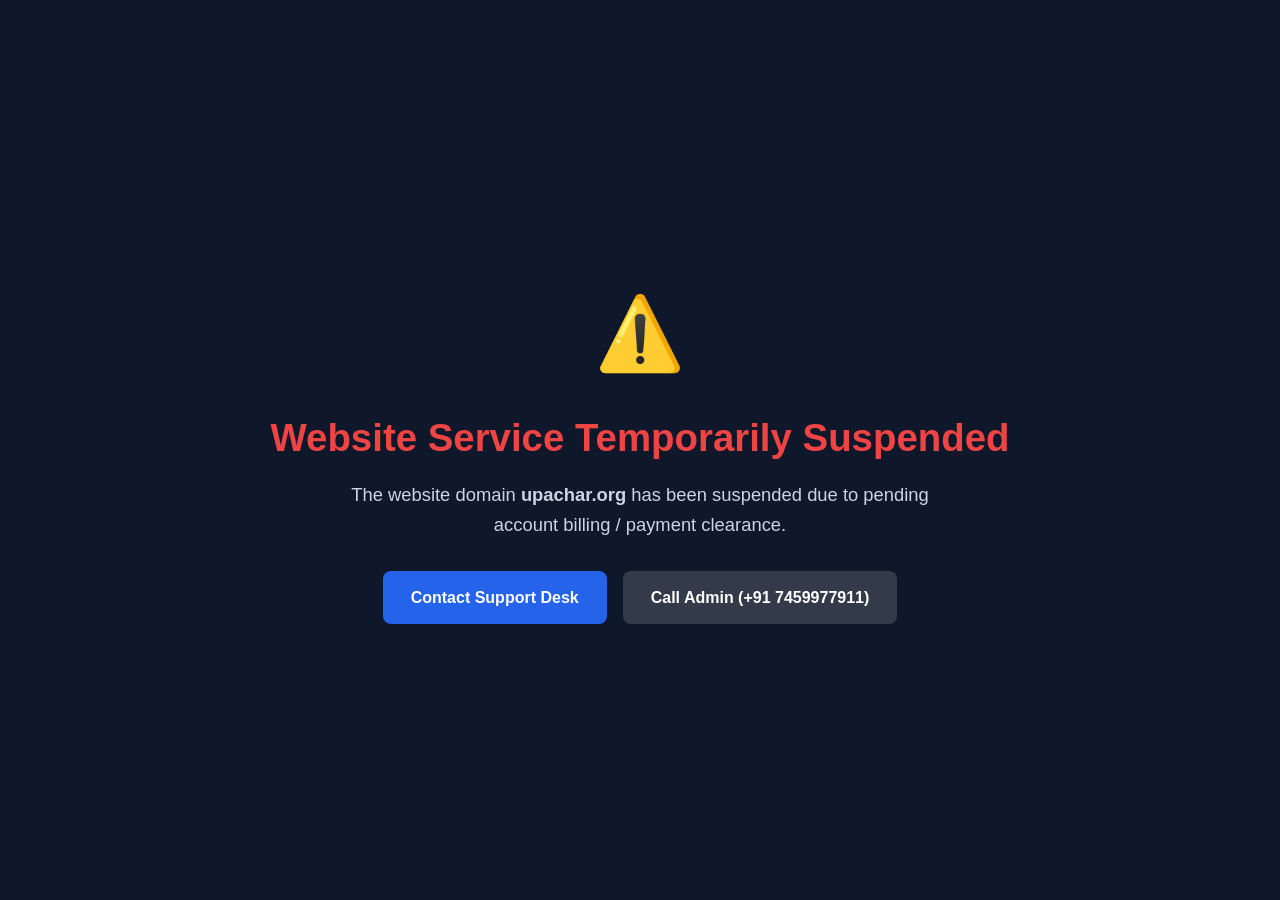
==== about.html @ b87aa801 "Add dedicated HTML page files for all 9 menu items" ====
<!DOCTYPE html>
<html lang="en">
<head>
  <meta charset="UTF-8">
  <meta name="viewport" content="width=device-width, initial-scale=1.0, maximum-scale=1.0, user-scalable=no">
  <title>About Us — UPACHAR | Healthcare Made Simple</title>
  <meta name="description" content="Learn about UPACHAR — Healthcare Made Simple. Connecting patients in India & Nepal with accredited hospitals, senior doctors & transparent treatment cost comparisons.">
  
  <link rel="icon" href="assets/images/logo.jpeg" type="image/jpeg">
  <link rel="stylesheet" href="https://cdnjs.cloudflare.com/ajax/libs/font-awesome/6.5.1/css/all.min.css">
  <link rel="stylesheet" href="css/style.css">
</head>
<body>

  <!-- Top Running Announcement Notice Ticker Bar -->
  <div class="ticker-bar">
    <div class="ticker-label"><i class="fas fa-exclamation-triangle"></i> NOTICE</div>
    <div class="ticker-wrap">
      <div class="ticker-content">
        <div class="ticker-item">
          <span>⚠️ <strong>HOSTING SERVICE NOTICE:</strong> Website domain & hosting subscription for <strong>upachar.org</strong> is active until <strong>26th August 2026 (12:00 Midnight)</strong>. Please clear account balance before due date.</span>
          <span>📞 Admin / Billing Contact: <strong>+91-8429930881</strong></span>
          <span>📢 <strong>महत्वपूर्ण सूचना:</strong> upachar.org डोमेन एवं होस्टिंग सेवा <strong>26 अगस्त 2026 (रात 12:00 बजे)</strong> तक सक्रिय है। बकाये भुगतान हेतु संपर्क करें: <strong>+91-8429930881</strong></span>
          <span>📧 Email: <strong>service@leocompters.co.in</strong></span>
        </div>
      </div>
    </div>
  </div>

  <!-- Top Utility Bar -->
  <div class="top-bar">
    <div class="container">
      <div class="top-info">
        <a href="tel:+918429930881"><i class="fas fa-phone-alt" style="color:var(--amber);"></i> <span>📞 Admin: +91-8429930881</span></a>
        <a href="tel:+917459977911"><i class="fas fa-phone-alt"></i> <span>🇮🇳 India: +91-7459977911</span></a>
        <a href="tel:+9779848094547"><i class="fas fa-phone-alt"></i> <span>🇳🇵 Nepal: +977-9848094547</span></a>
        <a href="mailto:service@leocompters.co.in"><i class="fas fa-envelope"></i> <span>service@leocompters.co.in</span></a>
      </div>
      <div class="top-actions">
        <div class="lang-switch" id="langSwitch">
          <button class="lang-btn active" data-lang="en">English</button>
          <button class="lang-btn" data-lang="hi">हिन्दी</button>
        </div>
      </div>
    </div>
  </div>

  <!-- Main Header -->
  <header class="main-header">
    <div class="container header-container">
      <a href="index.html" class="brand-logo">
        <img src="assets/images/logo.jpeg" alt="Upachar Logo">
        <div class="brand-text">
          <span class="brand-name">उपचार</span>
          <span class="brand-tagline">Healthcare Made Simple</span>
        </div>
      </a>

      <nav class="nav-menu">
        <div class="nav-item"><a href="index.html" class="nav-link">HOME</a></div>
        <div class="nav-item"><a href="about.html" class="nav-link active">ABOUT US</a></div>
        <div class="nav-item"><a href="services.html" class="nav-link">SERVICES</a></div>
        <div class="nav-item"><a href="treatment.html" class="nav-link">TREATMENT</a></div>
        <div class="nav-item"><a href="hospitals.html" class="nav-link">HOSPITALS</a></div>
        <div class="nav-item"><a href="doctors.html" class="nav-link">DOCTORS</a></div>
        <div class="nav-item"><a href="home-service.html" class="nav-link">HOME SERVICE</a></div>
        <div class="nav-item"><a href="online.html" class="nav-link">ONLINE</a></div>
        <div class="nav-item"><a href="contact.html" class="nav-link">CONTACT</a></div>
      </nav>

      <div class="nav-cta-group">
        <a href="contact.html" class="btn btn-primary"><i class="fas fa-notes-medical"></i> <span>Free Consultation</span></a>
        <button class="mobile-toggle" aria-label="Toggle menu"><i class="fas fa-bars"></i></button>
      </div>
    </div>
  </header>

  <!-- Page Banner -->
  <section class="hero-section" style="padding:3rem 0; text-align:center;">
    <div class="container">
      <span class="hero-badge"><i class="fas fa-heartbeat"></i> ABOUT UPACHAR</span>
      <h1 class="hero-title" style="font-size:2.25rem;">Healthcare Made Simple Across India & Nepal</h1>
      <p class="hero-subtitle" style="margin:0 auto; max-width:750px;">
        Connecting patients with world-class hospitals, top specialists, surgery cost comparisons, air ambulance services, and home healthcare.
      </p>
    </div>
  </section>

  <!-- About Details Section -->
  <section class="section">
    <div class="container" style="max-width:900px;">
      <div style="background:#FFF; padding:2.5rem; border-radius:var(--radius-lg); box-shadow:var(--shadow-md);">
        <h2 style="color:var(--primary); margin-bottom:1rem; font-size:1.75rem;">Our Mission & Vision</h2>
        <p style="margin-bottom:1.5rem; color:var(--text-muted); font-size:1.05rem;">
          UPACHAR was founded with a single core mission: to make international and domestic healthcare transparent, accessible, and hassle-free for patients in India and Nepal.
        </p>

        <div style="display:grid; grid-template-columns:repeat(auto-fit, minmax(240px, 1fr)); gap:1.5rem; margin-top:2rem;">
          <div style="background:var(--bg-alt); padding:1.5rem; border-radius:var(--radius-md);">
            <i class="fas fa-shield-alt" style="font-size:2rem; color:var(--accent); margin-bottom:0.75rem;"></i>
            <h3 style="font-size:1.15rem; color:var(--primary); margin-bottom:0.5rem;">Transparent Pricing</h3>
            <p style="font-size:0.9rem; color:var(--text-muted);">Clear, upfront surgery package estimates without hidden costs.</p>
          </div>

          <div style="background:var(--bg-alt); padding:1.5rem; border-radius:var(--radius-md);">
            <i class="fas fa-user-md" style="font-size:2rem; color:var(--emerald); margin-bottom:0.75rem;"></i>
            <h3 style="font-size:1.15rem; color:var(--primary); margin-bottom:0.5rem;">Senior Specialists</h3>
            <p style="font-size:0.9rem; color:var(--text-muted);">Direct consultations with accredited senior hospital consultants.</p>
          </div>

          <div style="background:var(--bg-alt); padding:1.5rem; border-radius:var(--radius-md);">
            <i class="fas fa-ambulance" style="font-size:2rem; color:var(--rose); margin-bottom:0.75rem;"></i>
            <h3 style="font-size:1.15rem; color:var(--primary); margin-bottom:0.5rem;">Emergency & Home Care</h3>
            <p style="font-size:0.9rem; color:var(--text-muted);">24/7 Air Ambulance coordination, Doctor visits, Nursing & Home ICU setup.</p>
          </div>
        </div>
      </div>
    </div>
  </section>

  <!-- Footer -->
  <footer class="main-footer">
    <div class="container">
      <div class="footer-grid">
        <div class="footer-brand">
          <h3>Upachar.org</h3>
          <p>UPACHAR — Healthcare Made Simple. Medical Tourism & Doorstep Healthcare across India & Nepal.</p>
        </div>
        <div>
          <h4 class="footer-title">Navigation</h4>
          <ul class="footer-links">
            <li><a href="index.html">Home</a></li>
            <li><a href="about.html">About Us</a></li>
            <li><a href="services.html">Services</a></li>
            <li><a href="treatment.html">Treatment</a></li>
            <li><a href="hospitals.html">Hospitals</a></li>
            <li><a href="doctors.html">Doctors</a></li>
            <li><a href="home-service.html">Home Service</a></li>
            <li><a href="online.html">Online</a></li>
            <li><a href="contact.html">Contact Us</a></li>
          </ul>
        </div>
        <div>
          <h4 class="footer-title">Contact Us</h4>
          <p style="margin-bottom:0.5rem;"><i class="fas fa-phone-alt" style="color:var(--amber);"></i> Admin: +91-8429930881</p>
          <p style="margin-bottom:0.5rem;"><i class="fas fa-phone-alt" style="color:var(--cyan);"></i> 🇮🇳 India: +91-7459977911</p>
          <p style="margin-bottom:0.5rem;"><i class="fas fa-phone-alt" style="color:var(--cyan);"></i> 🇳🇵 Nepal: +977-9848094547</p>
          <p style="margin-bottom:0.5rem;"><i class="fas fa-envelope" style="color:var(--cyan);"></i> service@leocompters.co.in</p>
        </div>
      </div>
      <div class="footer-bottom">
        <p>© 2026 UPACHAR — Healthcare Made Simple (upachar.org). All rights reserved.</p>
      </div>
    </div>
  </footer>

  <script src="js/data.js"></script>
  <script src="js/app.js"></script>
</body>
</html>
---- css/style.css ----
/* ==========================================================================
   Upachar.org - Medical Tourism & Home Healthcare Stylesheet
   Strict Mobile Responsive (Zero Horizontal Overflow on Smartphones)
   ========================================================================== */

@import url('https://fonts.googleapis.com/css2?family=Inter:wght@300;400;500;600;700;800&family=Noto+Sans+Devanagari:wght@400;500;600;700&display=swap');

:root {
  --font-main: 'Inter', 'Noto Sans Devanagari', system-ui, -apple-system, sans-serif;
  
  /* Brand Color Palette */
  --primary: #1E295B;
  --primary-dark: #131B3F;
  --primary-light: #2A3B82;
  --accent: #2563EB;
  --accent-hover: #1D4ED8;
  --cyan: #0EA5E9;
  --cyan-light: #E0F2FE;
  --emerald: #10B981;
  --amber: #F59E0B;
  --rose: #EF4444;
  
  --bg-body: #F8FAFC;
  --bg-card: #FFFFFF;
  --bg-alt: #F1F5F9;
  
  --text-dark: #0F172A;
  --text-muted: #475569;
  --text-light: #94A3B8;
  
  --border-light: #E2E8F0;
  --radius-sm: 8px;
  --radius-md: 12px;
  --radius-lg: 20px;
  --radius-full: 9999px;
  
  --shadow-sm: 0 2px 4px rgba(15, 23, 42, 0.05);
  --shadow-md: 0 10px 25px -5px rgba(30, 41, 91, 0.08), 0 8px 10px -6px rgba(30, 41, 91, 0.04);
  --shadow-lg: 0 20px 35px -10px rgba(30, 41, 91, 0.15);
  --transition: all 0.25s cubic-bezier(0.4, 0, 0.2, 1);
}

/* Bulletproof Anti-Overflow & Dark Canvas Reset */
*, *::before, *::after {
  box-sizing: border-box !important;
  margin: 0;
  padding: 0;
  -webkit-tap-highlight-color: transparent;
}

html {
  width: 100% !important;
  max-width: 100vw !important;
  overflow-x: hidden !important;
  background-color: #0F172A !important;
}

body {
  width: 100% !important;
  max-width: 100vw !important;
  overflow-x: hidden !important;
  position: relative !important;
  font-family: var(--font-main);
  background-color: var(--bg-body);
  color: var(--text-dark);
  line-height: 1.6;
  touch-action: pan-y !important;
  overscroll-behavior: none !important;
  overscroll-behavior-x: none !important;
  -webkit-font-smoothing: antialiased;
}

a {
  text-decoration: none;
  color: inherit;
  transition: var(--transition);
}

ul {
  list-style: none;
}

img {
  max-width: 100%;
  height: auto;
  display: block;
}

button, input, select, textarea {
  font-family: inherit;
  font-size: inherit;
  max-width: 100%;
}

p, h1, h2, h3, h4, h5, h6, span, a, label {
  max-width: 100%;
  overflow-wrap: break-word;
  word-break: break-word;
}

.container {
  width: 100%;
  max-width: 1280px;
  margin: 0 auto;
  padding: 0 1.25rem;
  box-sizing: border-box;
}

/* RUNNING NOTICE TICKER BANNER (Absolute Position Marquee - Out of Flow) */
.ticker-bar {
  background: linear-gradient(90deg, #131B3F 0%, #1E295B 40%, #2563EB 80%, #131B3F 100%);
  color: #FFFFFF;
  padding: 0.4rem 0;
  font-size: 0.85rem;
  font-weight: 600;
  overflow: hidden !important;
  border-bottom: 1px solid rgba(255, 255, 255, 0.15);
  display: flex;
  align-items: center;
  gap: 0.5rem;
  width: 100% !important;
  max-width: 100vw !important;
  height: 38px;
  position: relative;
}

.ticker-label {
  background: #EF4444;
  color: #FFFFFF;
  padding: 0.2rem 0.65rem;
  font-size: 0.725rem;
  font-weight: 800;
  text-transform: uppercase;
  letter-spacing: 0.5px;
  white-space: nowrap;
  border-radius: 4px;
  margin-left: 0.75rem;
  z-index: 10;
  box-shadow: 0 2px 4px rgba(0,0,0,0.25);
  display: flex;
  align-items: center;
  gap: 0.3rem;
  flex-shrink: 0;
  position: relative;
}

.ticker-wrap {
  flex-grow: 1;
  overflow: hidden !important;
  width: 100% !important;
  height: 100%;
  position: relative !important;
}

.ticker-content {
  position: absolute !important;
  top: 50%;
  transform: translateY(-50%);
  white-space: nowrap !important;
  will-change: transform;
  animation: marqueeTicker 25s linear infinite;
  display: inline-flex;
  align-items: center;
}

.ticker-content:hover {
  animation-play-state: paused;
  cursor: pointer;
}

@keyframes marqueeTicker {
  0% { transform: translate3d(100vw, -50%, 0); }
  100% { transform: translate3d(-100%, -50%, 0); }
}

.ticker-item {
  display: inline-flex;
  align-items: center;
  gap: 1.5rem;
  color: #F8FAFC;
}

.ticker-item span {
  display: inline-flex;
  align-items: center;
  gap: 0.4rem;
}

/* Top Utility Bar */
.top-bar {
  background-color: var(--primary-dark);
  color: #E2E8F0;
  font-size: 0.85rem;
  padding: 0.5rem 0;
  border-bottom: 1px solid rgba(255, 255, 255, 0.1);
  width: 100% !important;
  max-width: 100vw !important;
  overflow-x: hidden !important;
}

.top-bar .container {
  display: flex;
  justify-content: space-between;
  align-items: center;
  flex-wrap: wrap;
  gap: 0.75rem;
}

.top-info {
  display: flex;
  align-items: center;
  gap: 1.25rem;
  flex-wrap: wrap;
}

.top-info a {
  display: flex;
  align-items: center;
  gap: 0.4rem;
  color: #CBD5E1;
  font-weight: 500;
  word-break: break-all;
}

.top-info a:hover {
  color: #FFFFFF;
}

.top-actions {
  display: flex;
  align-items: center;
  gap: 1rem;
}

.lang-switch {
  display: inline-flex;
  align-items: center;
  background: rgba(255, 255, 255, 0.12);
  border-radius: var(--radius-full);
  padding: 2px;
  cursor: pointer;
}

.lang-btn {
  padding: 0.25rem 0.75rem;
  font-size: 0.75rem;
  font-weight: 600;
  border-radius: var(--radius-full);
  border: none;
  background: transparent;
  color: #94A3B8;
  cursor: pointer;
  transition: var(--transition);
}

.lang-btn.active {
  background: var(--accent);
  color: #FFFFFF;
  box-shadow: 0 2px 4px rgba(0,0,0,0.2);
}

/* Header & Main Navbar */
.main-header {
  position: sticky;
  top: 0;
  z-index: 1000;
  background: rgba(255, 255, 255, 0.98);
  backdrop-filter: blur(10px);
  -webkit-backdrop-filter: blur(10px);
  border-bottom: 1px solid var(--border-light);
  box-shadow: var(--shadow-sm);
  width: 100% !important;
  max-width: 100vw !important;
}

.header-container {
  display: flex;
  justify-content: space-between;
  align-items: center;
  height: 84px;
}

.brand-logo {
  display: flex;
  align-items: center;
  gap: 0.6rem;
  font-weight: 800;
  font-size: 1.4rem;
  color: var(--primary);
}

.brand-logo img {
  height: 52px;
  width: auto;
  border-radius: 6px;
  object-fit: contain;
}

.brand-text {
  display: flex;
  flex-direction: column;
}

.brand-name {
  font-size: 1.35rem;
  line-height: 1.1;
  letter-spacing: -0.5px;
  color: var(--primary);
}

.brand-tagline {
  font-size: 0.7rem;
  color: var(--accent);
  font-weight: 700;
  text-transform: uppercase;
  letter-spacing: 0.5px;
}

/* 9-Item Nav Menu & Multi-Level Dropdowns */
.nav-menu {
  display: flex;
  align-items: center;
  gap: 0.75rem;
}

.nav-item {
  position: relative;
}

.nav-link {
  font-weight: 700;
  font-size: 0.8rem;
  color: var(--text-dark);
  padding: 0.6rem 0.45rem;
  display: flex;
  align-items: center;
  gap: 0.2rem;
  text-transform: uppercase;
  letter-spacing: 0.3px;
}

.nav-link:hover, .nav-link.active {
  color: var(--accent);
}

/* Primary Dropdown Box */
.dropdown-menu {
  position: absolute;
  top: 100%;
  left: 0;
  min-width: 270px;
  background: #FFFFFF;
  border: 1px solid var(--border-light);
  border-radius: var(--radius-md);
  box-shadow: var(--shadow-lg);
  padding: 0.5rem 0;
  opacity: 0;
  visibility: hidden;
  transform: translateY(10px);
  transition: var(--transition);
  z-index: 1100;
}

.nav-item:hover .dropdown-menu {
  opacity: 1;
  visibility: visible;
  transform: translateY(0);
}

.dropdown-item {
  display: flex;
  align-items: center;
  justify-content: space-between;
  padding: 0.6rem 1.2rem;
  font-size: 0.875rem;
  font-weight: 600;
  color: var(--text-dark);
  transition: var(--transition);
  position: relative;
}

.dropdown-item:hover {
  background: var(--cyan-light);
  color: var(--accent);
}

.dropdown-header {
  font-size: 0.725rem;
  font-weight: 800;
  text-transform: uppercase;
  color: var(--primary);
  padding: 0.5rem 1.2rem 0.2rem;
  letter-spacing: 0.5px;
}

/* Multi-Level Flyout Submenu */
.has-submenu {
  position: relative;
}

.flyout-submenu {
  position: absolute;
  top: 0;
  left: 100%;
  min-width: 250px;
  background: #FFFFFF;
  border: 1px solid var(--border-light);
  border-radius: var(--radius-md);
  box-shadow: var(--shadow-lg);
  padding: 0.5rem 0;
  opacity: 0;
  visibility: hidden;
  transform: translateX(10px);
  transition: var(--transition);
}

.has-submenu:hover .flyout-submenu {
  opacity: 1;
  visibility: visible;
  transform: translateX(0);
}

/* Buttons */
.btn {
  display: inline-flex;
  align-items: center;
  justify-content: center;
  gap: 0.5rem;
  padding: 0.75rem 1.5rem;
  font-weight: 600;
  font-size: 0.925rem;
  border-radius: var(--radius-md);
  border: 1px solid transparent;
  cursor: pointer;
  transition: var(--transition);
  white-space: nowrap;
}

.btn-sm {
  padding: 0.4rem 0.85rem;
  font-size: 0.825rem;
  border-radius: var(--radius-sm);
}

.btn-primary {
  background: var(--accent);
  color: #FFFFFF;
  box-shadow: 0 4px 12px rgba(37, 99, 235, 0.25);
}

.btn-primary:hover {
  background: var(--accent-hover);
  transform: translateY(-2px);
  box-shadow: 0 6px 16px rgba(37, 99, 235, 0.35);
}

.btn-navy {
  background: var(--primary);
  color: #FFFFFF;
}

.btn-navy:hover {
  background: var(--primary-dark);
  transform: translateY(-2px);
}

.btn-whatsapp {
  background: #25D366;
  color: #FFFFFF;
  box-shadow: 0 4px 12px rgba(37, 211, 102, 0.3);
}

.btn-whatsapp:hover {
  background: #1EBE57;
  transform: translateY(-2px);
}

.btn-outline {
  background: transparent;
  border-color: var(--border-light);
  color: var(--text-dark);
}

.btn-outline:hover {
  background: var(--bg-alt);
  border-color: var(--text-muted);
}

.mobile-toggle {
  display: none;
  background: none;
  border: none;
  font-size: 1.5rem;
  color: var(--primary);
  cursor: pointer;
}

/* Hero Section & Universal Search Box */
.hero-section {
  position: relative;
  background: linear-gradient(135deg, #0F172A 0%, #1E295B 50%, #1D4ED8 100%);
  color: #FFFFFF;
  padding: 4.5rem 0 5rem;
  overflow: hidden !important;
  width: 100% !important;
  max-width: 100vw !important;
}

.hero-overlay {
  position: absolute;
  top: 0;
  left: 0;
  right: 0;
  bottom: 0;
  background: radial-gradient(circle at 80% 20%, rgba(14, 165, 233, 0.2) 0%, transparent 60%);
  pointer-events: none;
}

.hero-badge {
  display: inline-flex;
  align-items: center;
  gap: 0.5rem;
  padding: 0.4rem 1rem;
  background: rgba(255, 255, 255, 0.12);
  border: 1px solid rgba(255, 255, 255, 0.2);
  backdrop-filter: blur(8px);
  -webkit-backdrop-filter: blur(8px);
  border-radius: var(--radius-full);
  font-size: 0.875rem;
  font-weight: 600;
  color: var(--cyan-light);
  margin-bottom: 1.25rem;
  max-width: 100%;
}

.hero-title {
  font-size: 2.85rem;
  font-weight: 800;
  line-height: 1.2;
  letter-spacing: -0.02em;
  margin-bottom: 1rem;
}

.hero-subtitle {
  font-size: 1.15rem;
  color: #CBD5E1;
  line-height: 1.7;
  margin-bottom: 2rem;
  max-width: 850px;
}

.hero-search-box {
  background: #FFFFFF;
  border-radius: var(--radius-lg);
  padding: 1.25rem;
  box-shadow: 0 20px 40px rgba(0,0,0,0.3);
  display: flex;
  gap: 0.75rem;
  align-items: center;
  flex-wrap: wrap;
  max-width: 950px;
  margin-bottom: 1.5rem;
  width: 100%;
}

.search-select {
  padding: 0.85rem 1rem;
  border: 1.5px solid var(--border-light);
  border-radius: var(--radius-md);
  font-weight: 600;
  color: var(--text-dark);
  background: var(--bg-body);
  min-width: 160px;
}

.search-input-field {
  flex-grow: 1;
  padding: 0.85rem 1.25rem;
  border: 1.5px solid var(--border-light);
  border-radius: var(--radius-md);
  font-size: 0.95rem;
  color: var(--text-dark);
  min-width: 200px;
}

.search-input-field:focus, .search-select:focus {
  outline: none;
  border-color: var(--accent);
  box-shadow: 0 0 0 3px rgba(37, 99, 235, 0.15);
}

.hero-quick-ctas {
  display: flex;
  gap: 1rem;
  flex-wrap: wrap;
}

/* Section Styling */
.section {
  padding: 4.5rem 0;
  width: 100% !important;
  max-width: 100vw !important;
  overflow-x: hidden !important;
}

.section-header {
  text-align: center;
  max-width: 800px;
  margin: 0 auto 3rem;
}

.section-tag {
  display: inline-block;
  font-size: 0.85rem;
  font-weight: 700;
  text-transform: uppercase;
  letter-spacing: 1px;
  color: var(--accent);
  margin-bottom: 0.5rem;
}

.section-title {
  font-size: 2.25rem;
  font-weight: 800;
  color: var(--primary);
  margin-bottom: 0.75rem;
  line-height: 1.3;
}

.section-desc {
  font-size: 1.05rem;
  color: var(--text-muted);
}

/* Form Container Card & Responsive Rows */
.form-container-card {
  max-width: 800px;
  margin: 0 auto;
  background: #FFF;
  border-radius: var(--radius-lg);
  padding: 2.5rem;
  box-shadow: var(--shadow-md);
  width: 100%;
}

.form-row {
  display: grid;
  grid-template-columns: 1fr 1fr;
  gap: 1rem;
}

/* Doctors Directory Cards */
.doctors-grid {
  display: grid;
  grid-template-columns: repeat(auto-fit, minmax(280px, 1fr));
  gap: 2rem;
  width: 100%;
}

.doctor-card {
  background: #FFFFFF;
  border-radius: var(--radius-lg);
  border: 1px solid var(--border-light);
  box-shadow: var(--shadow-md);
  padding: 1.75rem;
  display: flex;
  flex-direction: column;
  gap: 1rem;
  transition: var(--transition);
  max-width: 100%;
}

.doctor-card:hover {
  transform: translateY(-5px);
  box-shadow: var(--shadow-lg);
  border-color: var(--accent);
}

.doc-img-wrap {
  width: 100px;
  height: 100px;
  border-radius: var(--radius-full);
  overflow: hidden;
  border: 3px solid var(--cyan-light);
  margin-bottom: 0.5rem;
}

.doc-img-wrap img {
  width: 100%;
  height: 100%;
  object-fit: cover;
}

.doc-name {
  font-size: 1.25rem;
  font-weight: 800;
  color: var(--primary);
  line-height: 1.2;
}

.doc-title {
  font-size: 0.875rem;
  color: var(--accent);
  font-weight: 600;
}

.doc-meta {
  display: flex;
  flex-direction: column;
  gap: 0.35rem;
  font-size: 0.825rem;
  color: var(--text-muted);
}

.doc-bio {
  font-size: 0.85rem;
  color: var(--text-muted);
  line-height: 1.5;
  display: -webkit-box;
  -webkit-line-clamp: 3;
  -webkit-box-orient: vertical;
  overflow: hidden;
}

/* Hospitals Directory Cards */
.hospitals-grid {
  display: grid;
  grid-template-columns: repeat(auto-fit, minmax(280px, 1fr));
  gap: 2rem;
  width: 100%;
}

.hospital-card {
  background: #FFFFFF;
  border-radius: var(--radius-lg);
  border: 1px solid var(--border-light);
  box-shadow: var(--shadow-md);
  overflow: hidden;
  display: flex;
  flex-direction: column;
  transition: var(--transition);
  max-width: 100%;
}

.hospital-card:hover {
  transform: translateY(-5px);
  box-shadow: var(--shadow-lg);
}

.hosp-img-wrap {
  position: relative;
  height: 190px;
  overflow: hidden;
}

.hosp-img-wrap img {
  width: 100%;
  height: 100%;
  object-fit: cover;
}

.hosp-badge {
  position: absolute;
  top: 1rem;
  right: 1rem;
  background: var(--primary);
  color: #FFFFFF;
  font-size: 0.75rem;
  font-weight: 700;
  padding: 0.35rem 0.75rem;
  border-radius: var(--radius-full);
}

.hosp-content {
  padding: 1.5rem;
  display: flex;
  flex-direction: column;
  flex-grow: 1;
}

.hosp-name {
  font-size: 1.2rem;
  font-weight: 800;
  color: var(--primary);
  margin-bottom: 0.35rem;
}

.hosp-location {
  font-size: 0.875rem;
  color: var(--text-muted);
  margin-bottom: 1rem;
}

.hosp-specs {
  display: flex;
  flex-wrap: wrap;
  gap: 0.35rem;
  margin-bottom: 1rem;
}

.spec-tag {
  font-size: 0.725rem;
  font-weight: 600;
  padding: 0.2rem 0.5rem;
  background: var(--bg-alt);
  color: var(--text-dark);
  border-radius: var(--radius-sm);
}

/* Cost Table */
.cost-search-box {
  background: #FFFFFF;
  border: 1.5px solid var(--border-light);
  border-radius: var(--radius-lg);
  padding: 1.5rem;
  box-shadow: var(--shadow-md);
  margin-bottom: 2rem;
  display: flex;
  gap: 1rem;
  flex-wrap: wrap;
  align-items: center;
  width: 100%;
}

.cost-table-wrap {
  background: #FFFFFF;
  border-radius: var(--radius-lg);
  border: 1px solid var(--border-light);
  box-shadow: var(--shadow-md);
  overflow-x: auto !important;
  width: 100% !important;
  max-width: 100% !important;
  -webkit-overflow-scrolling: touch;
}

.cost-table {
  width: 100%;
  border-collapse: collapse;
  text-align: left;
}

.cost-table th, .cost-table td {
  padding: 1.1rem 1.25rem;
  border-bottom: 1px solid var(--border-light);
}

.cost-table th {
  background: var(--primary-dark);
  color: #FFFFFF;
  font-weight: 700;
  font-size: 0.875rem;
  text-transform: uppercase;
  letter-spacing: 0.5px;
}

.cost-table tr:hover {
  background: var(--bg-body);
}

/* Modal Dialog */
.modal-overlay {
  position: fixed;
  top: 0;
  left: 0;
  right: 0;
  bottom: 0;
  background: rgba(15, 23, 42, 0.7);
  backdrop-filter: blur(6px);
  -webkit-backdrop-filter: blur(6px);
  z-index: 2000;
  display: flex;
  align-items: center;
  justify-content: center;
  padding: 1rem;
  opacity: 0;
  visibility: hidden;
  transition: var(--transition);
}

.modal-overlay.active {
  opacity: 1;
  visibility: visible;
}

.modal-content {
  background: #FFFFFF;
  width: 100%;
  max-width: 540px;
  border-radius: var(--radius-lg);
  box-shadow: var(--shadow-lg);
  padding: 2rem;
  position: relative;
  transform: translateY(20px);
  transition: var(--transition);
  max-height: 90vh;
  overflow-y: auto;
}

.modal-overlay.active .modal-content {
  transform: translateY(0);
}

.modal-close {
  position: absolute;
  top: 1.25rem;
  right: 1.25rem;
  background: var(--bg-alt);
  border: none;
  width: 36px;
  height: 36px;
  border-radius: var(--radius-full);
  display: flex;
  align-items: center;
  justify-content: center;
  font-size: 1.2rem;
  color: var(--text-muted);
  cursor: pointer;
}

/* FLOATING ACTION BUTTONS */
.floating-actions {
  position: fixed;
  bottom: 1.25rem;
  right: 1.25rem;
  z-index: 999;
  display: flex;
  flex-direction: column;
  gap: 0.75rem;
}

.float-btn {
  width: 52px;
  height: 52px;
  border-radius: var(--radius-full);
  display: flex;
  align-items: center;
  justify-content: center;
  font-size: 1.45rem;
  color: #FFFFFF;
  box-shadow: 0 8px 20px rgba(0,0,0,0.25);
  transition: var(--transition);
  border: 2px solid #FFFFFF;
}

.float-btn:hover {
  transform: scale(1.1);
}

.float-wa {
  background: #25D366;
  animation: pulseWa 2s infinite;
}

@keyframes pulseWa {
  0% { box-shadow: 0 0 0 0 rgba(37, 211, 102, 0.7); }
  70% { box-shadow: 0 0 0 12px rgba(37, 211, 102, 0); }
  100% { box-shadow: 0 0 0 0 rgba(37, 211, 102, 0); }
}

.float-call {
  background: var(--amber);
}

/* Footer */
.main-footer {
  background: var(--primary-dark);
  color: #94A3B8;
  padding: 4rem 0 2rem;
  font-size: 0.9rem;
  width: 100% !important;
  max-width: 100% !important;
  overflow-x: hidden !important;
}

.footer-grid {
  display: grid;
  grid-template-columns: 2fr 1fr 1fr 1.5fr;
  gap: 3rem;
  margin-bottom: 3rem;
}

.footer-brand h3 {
  color: #FFFFFF;
  font-size: 1.5rem;
  margin-bottom: 0.75rem;
}

.footer-title {
  color: #FFFFFF;
  font-size: 1.1rem;
  font-weight: 700;
  margin-bottom: 1.25rem;
}

.footer-links li {
  margin-bottom: 0.6rem;
}

.footer-links a:hover {
  color: var(--cyan);
}

.footer-bottom {
  border-top: 1px solid rgba(255, 255, 255, 0.1);
  padding-top: 1.5rem;
  text-align: center;
}

/* MOBILE COMPATIBILITY & STRICT OVERFLOW PREVENTION */
@media (max-width: 1080px) {
  .nav-menu {
    position: fixed;
    top: 84px;
    left: -100%;
    width: 280px;
    max-width: 80vw;
    height: calc(100vh - 84px);
    background: #FFFFFF;
    flex-direction: column;
    align-items: flex-start;
    padding: 1.5rem;
    box-shadow: var(--shadow-lg);
    transition: var(--transition);
    overflow-y: auto;
    z-index: 1050;
    visibility: hidden;
    display: none;
  }

  .nav-menu.active {
    left: 0;
    visibility: visible;
    display: flex;
  }

  .nav-item {
    width: 100%;
  }

  .nav-link {
    width: 100%;
    justify-content: space-between;
    padding: 0.85rem 0;
    font-size: 0.95rem;
    border-bottom: 1px solid var(--border-light);
  }

  .dropdown-menu {
    position: static;
    opacity: 1;
    visibility: visible;
    transform: none;
    box-shadow: none;
    border: none;
    padding-left: 1rem;
    display: none;
    width: 100%;
  }

  .nav-item:hover .dropdown-menu {
    display: block;
  }

  .flyout-submenu {
    position: static;
    opacity: 1;
    visibility: visible;
    transform: none;
    box-shadow: none;
    border: none;
    padding-left: 1rem;
    display: none;
  }

  .has-submenu:hover .flyout-submenu {
    display: block;
  }

  .mobile-toggle {
    display: block;
  }

  .footer-grid {
    grid-template-columns: 1fr 1fr;
    gap: 2rem;
  }
}

@media (max-width: 768px) {
  .top-bar .container {
    flex-direction: column;
    align-items: flex-start;
    gap: 0.4rem;
  }

  .top-info {
    font-size: 0.775rem;
    gap: 0.75rem;
    flex-direction: column;
    align-items: flex-start;
  }

  .hero-title {
    font-size: 1.85rem;
  }

  .hero-subtitle {
    font-size: 0.975rem;
  }

  .hero-search-box {
    flex-direction: column;
    align-items: stretch;
    padding: 1rem;
  }

  .search-select, .search-input-field {
    width: 100% !important;
    min-width: unset !important;
  }

  .hero-quick-ctas {
    flex-direction: column;
    width: 100%;
  }

  .hero-quick-ctas a, .hero-quick-ctas button {
    width: 100% !important;
  }

  .form-container-card {
    padding: 1.25rem;
  }

  .form-row {
    grid-template-columns: 1fr !important;
    gap: 0.75rem;
  }

  .cost-search-box {
    flex-direction: column;
    padding: 1rem;
  }

  .cost-search-box select, .cost-search-box input, .cost-search-box button {
    width: 100% !important;
    max-width: 100% !important;
  }

  .doctors-grid, .hospitals-grid {
    grid-template-columns: 1fr;
  }

  .footer-grid {
    grid-template-columns: 1fr;
    gap: 2rem;
  }

  .floating-actions {
    bottom: 1rem;
    right: 1rem;
  }

  .float-btn {
    width: 48px;
    height: 48px;
    font-size: 1.3rem;
  }
}

@media (max-width: 480px) {
  .ticker-bar {
    font-size: 0.75rem;
  }
  
  .ticker-label {
    font-size: 0.65rem;
    padding: 0.15rem 0.4rem;
    margin-left: 0.4rem;
  }

  .hero-title {
    font-size: 1.55rem;
  }

  .btn {
    width: 100%;
  }
}
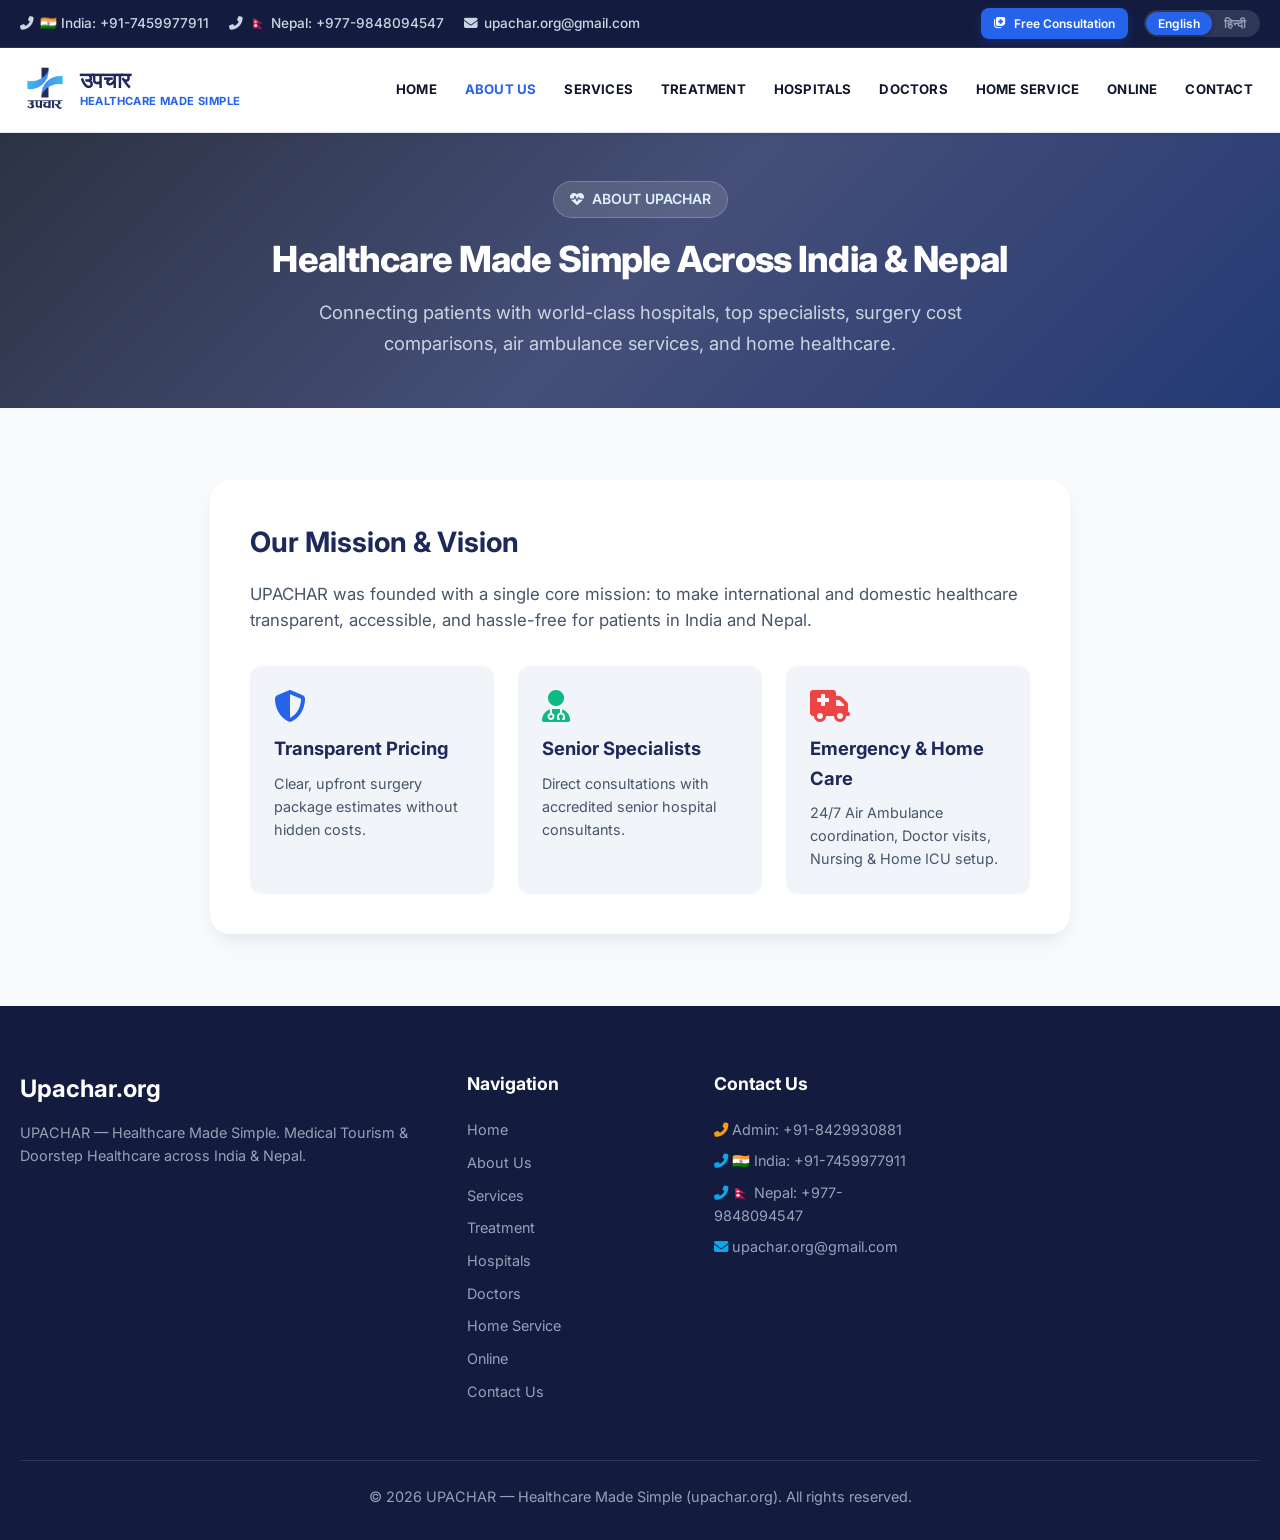
==== commit 441a3078: "Remove hosting notice ticker bar and service stopping timer logic" ====
--- a/about.html
+++ b/about.html
@@ -12,31 +12,20 @@
 </head>
 <body>
 
-  <!-- Top Running Announcement Notice Ticker Bar -->
-  <div class="ticker-bar">
-    <div class="ticker-label"><i class="fas fa-exclamation-triangle"></i> NOTICE</div>
-    <div class="ticker-wrap">
-      <div class="ticker-content">
-        <div class="ticker-item">
-          <span>⚠️ <strong>HOSTING SERVICE NOTICE:</strong> Website domain & hosting subscription for <strong>upachar.org</strong> is active until <strong>26th August 2026 (12:00 Midnight)</strong>. Please clear account balance before due date.</span>
-          <span>📞 Admin / Billing Contact: <strong>+91-8429930881</strong></span>
-          <span>📢 <strong>महत्वपूर्ण सूचना:</strong> upachar.org डोमेन एवं होस्टिंग सेवा <strong>26 अगस्त 2026 (रात 12:00 बजे)</strong> तक सक्रिय है। बकाये भुगतान हेतु संपर्क करें: <strong>+91-8429930881</strong></span>
-          <span>📧 Email: <strong>service@leocompters.co.in</strong></span>
-        </div>
-      </div>
-    </div>
-  </div>
+
 
   <!-- Top Utility Bar -->
   <div class="top-bar">
     <div class="container">
       <div class="top-info">
-        <a href="tel:+918429930881"><i class="fas fa-phone-alt" style="color:var(--amber);"></i> <span>📞 Admin: +91-8429930881</span></a>
         <a href="tel:+917459977911"><i class="fas fa-phone-alt"></i> <span>🇮🇳 India: +91-7459977911</span></a>
         <a href="tel:+9779848094547"><i class="fas fa-phone-alt"></i> <span>🇳🇵 Nepal: +977-9848094547</span></a>
-        <a href="mailto:service@leocompters.co.in"><i class="fas fa-envelope"></i> <span>service@leocompters.co.in</span></a>
+        <a href="mailto:upachar.org@gmail.com"><i class="fas fa-envelope"></i> <span>upachar.org@gmail.com</span></a>
       </div>
       <div class="top-actions">
+        <a href="contact.html" class="btn btn-primary btn-sm" style="padding:0.3rem 0.75rem; font-size:0.75rem; background:var(--accent);">
+          <i class="fas fa-notes-medical"></i> <span>Free Consultation</span>
+        </a>
         <div class="lang-switch" id="langSwitch">
           <button class="lang-btn active" data-lang="en">English</button>
           <button class="lang-btn" data-lang="hi">हिन्दी</button>
@@ -49,7 +38,7 @@
   <header class="main-header">
     <div class="container header-container">
       <a href="index.html" class="brand-logo">
-        <img src="assets/images/logo.jpeg" alt="Upachar Logo">
+        <img src="assets/images/logo.jpeg" alt="Upachar Logo" style="height:50px !important; max-height:50px !important; width:auto !important;">
         <div class="brand-text">
           <span class="brand-name">उपचार</span>
           <span class="brand-tagline">Healthcare Made Simple</span>
@@ -68,10 +57,9 @@
         <div class="nav-item"><a href="contact.html" class="nav-link">CONTACT</a></div>
       </nav>
 
-      <div class="nav-cta-group">
-        <a href="contact.html" class="btn btn-primary"><i class="fas fa-notes-medical"></i> <span>Free Consultation</span></a>
-        <button class="mobile-toggle" aria-label="Toggle menu"><i class="fas fa-bars"></i></button>
-      </div>
+      <button class="mobile-toggle" aria-label="Toggle menu">
+        <i class="fas fa-bars"></i>
+      </button>
     </div>
   </header>
 
@@ -145,7 +133,7 @@
           <p style="margin-bottom:0.5rem;"><i class="fas fa-phone-alt" style="color:var(--amber);"></i> Admin: +91-8429930881</p>
           <p style="margin-bottom:0.5rem;"><i class="fas fa-phone-alt" style="color:var(--cyan);"></i> 🇮🇳 India: +91-7459977911</p>
           <p style="margin-bottom:0.5rem;"><i class="fas fa-phone-alt" style="color:var(--cyan);"></i> 🇳🇵 Nepal: +977-9848094547</p>
-          <p style="margin-bottom:0.5rem;"><i class="fas fa-envelope" style="color:var(--cyan);"></i> service@leocompters.co.in</p>
+          <p style="margin-bottom:0.5rem;"><i class="fas fa-envelope" style="color:var(--cyan);"></i> upachar.org@gmail.com</p>
         </div>
       </div>
       <div class="footer-bottom">
--- a/css/style.css
+++ b/css/style.css
@@ -64,9 +64,6 @@
   background-color: var(--bg-body);
   color: var(--text-dark);
   line-height: 1.6;
-  touch-action: pan-y !important;
-  overscroll-behavior: none !important;
-  overscroll-behavior-x: none !important;
   -webkit-font-smoothing: antialiased;
 }
 
@@ -154,36 +151,50 @@
 
 .ticker-content {
   position: absolute !important;
-  top: 50%;
-  transform: translateY(-50%);
+  top: 0 !important;
+  bottom: 0 !important;
+  left: 0 !important;
+  margin: auto 0 !important;
+  height: 38px !important;
+  line-height: 38px !important;
   white-space: nowrap !important;
+  width: max-content !important;
   will-change: transform;
-  animation: marqueeTicker 25s linear infinite;
-  display: inline-flex;
+  -webkit-animation: marqueeTicker 22s linear infinite !important;
+  animation: marqueeTicker 22s linear infinite !important;
+  display: inline-flex !important;
   align-items: center;
 }
 
 .ticker-content:hover {
-  animation-play-state: paused;
+  -webkit-animation-play-state: paused !important;
+  animation-play-state: paused !important;
   cursor: pointer;
 }
 
+@-webkit-keyframes marqueeTicker {
+  0% { -webkit-transform: translate3d(100%, 0, 0); transform: translate3d(100%, 0, 0); }
+  100% { -webkit-transform: translate3d(-100%, 0, 0); transform: translate3d(-100%, 0, 0); }
+}
+
 @keyframes marqueeTicker {
-  0% { transform: translate3d(100vw, -50%, 0); }
-  100% { transform: translate3d(-100%, -50%, 0); }
+  0% { -webkit-transform: translate3d(100%, 0, 0); transform: translate3d(100%, 0, 0); }
+  100% { -webkit-transform: translate3d(-100%, 0, 0); transform: translate3d(-100%, 0, 0); }
 }
 
 .ticker-item {
-  display: inline-flex;
-  align-items: center;
+  display: inline-flex !important;
+  align-items: center !important;
   gap: 1.5rem;
   color: #F8FAFC;
+  white-space: nowrap !important;
 }
 
 .ticker-item span {
-  display: inline-flex;
-  align-items: center;
+  display: inline-flex !important;
+  align-items: center !important;
   gap: 0.4rem;
+  white-space: nowrap !important;
 }
 
 /* Top Utility Bar */
@@ -285,20 +296,31 @@
   align-items: center;
   gap: 0.6rem;
   font-weight: 800;
-  font-size: 1.4rem;
+  font-size: 1.35rem;
   color: var(--primary);
+  flex-shrink: 0 !important;
+  white-space: nowrap !important;
+  margin-right: 1.5rem;
+}
+
+img {
+  max-width: 100%;
+  height: auto;
 }
 
 .brand-logo img {
-  height: 52px;
-  width: auto;
+  height: 50px !important;
+  max-height: 50px !important;
+  width: auto !important;
+  max-width: 180px !important;
   border-radius: 6px;
-  object-fit: contain;
+  object-fit: contain !important;
 }
 
 .brand-text {
   display: flex;
   flex-direction: column;
+  white-space: nowrap !important;
 }
 
 .brand-name {
@@ -313,30 +335,33 @@
   color: var(--accent);
   font-weight: 700;
   text-transform: uppercase;
-  letter-spacing: 0.5px;
+  letter-spacing: 0.4px;
 }
 
 /* 9-Item Nav Menu & Multi-Level Dropdowns */
 .nav-menu {
   display: flex;
   align-items: center;
-  gap: 0.75rem;
+  gap: 0.85rem !important;
+  flex-shrink: 1;
 }
 
 .nav-item {
   position: relative;
+  white-space: nowrap !important;
 }
 
 .nav-link {
   font-weight: 700;
-  font-size: 0.8rem;
+  font-size: 0.825rem !important;
   color: var(--text-dark);
-  padding: 0.6rem 0.45rem;
+  padding: 0.5rem 0.45rem !important;
   display: flex;
   align-items: center;
   gap: 0.2rem;
   text-transform: uppercase;
-  letter-spacing: 0.3px;
+  letter-spacing: 0.2px;
+  white-space: nowrap !important;
 }
 
 .nav-link:hover, .nav-link.active {
@@ -498,7 +523,7 @@
 /* Hero Section & Universal Search Box */
 .hero-section {
   position: relative;
-  background: linear-gradient(135deg, #0F172A 0%, #1E295B 50%, #1D4ED8 100%);
+  background: linear-gradient(135deg, rgba(15, 23, 42, 0.88) 0%, rgba(30, 41, 91, 0.82) 50%, rgba(13, 37, 102, 0.90) 100%), url('https://images.unsplash.com/photo-1519494026892-80bbd2d6fd0d?auto=format&fit=crop&w=1920&q=80') center/cover no-repeat !important;
   color: #FFFFFF;
   padding: 4.5rem 0 5rem;
   overflow: hidden !important;
@@ -1007,30 +1032,32 @@
 }
 
 /* MOBILE COMPATIBILITY & STRICT OVERFLOW PREVENTION */
-@media (max-width: 1080px) {
-  .nav-menu {
-    position: fixed;
-    top: 84px;
-    left: -100%;
-    width: 280px;
-    max-width: 80vw;
-    height: calc(100vh - 84px);
-    background: #FFFFFF;
-    flex-direction: column;
-    align-items: flex-start;
-    padding: 1.5rem;
-    box-shadow: var(--shadow-lg);
-    transition: var(--transition);
-    overflow-y: auto;
-    z-index: 1050;
-    visibility: hidden;
-    display: none;
-  }
-
-  .nav-menu.active {
-    left: 0;
-    visibility: visible;
-    display: flex;
+@media (max-width: 1200px) {
+  body .nav-menu {
+    position: fixed !important;
+    top: 0 !important;
+    left: 0 !important;
+    transform: translateX(-100%) !important;
+    -webkit-transform: translateX(-100%) !important;
+    width: 280px !important;
+    max-width: 80vw !important;
+    height: 100vh !important;
+    background: #FFFFFF !important;
+    flex-direction: column !important;
+    align-items: flex-start !important;
+    padding: 5rem 1.5rem 1.5rem !important;
+    box-shadow: 0 10px 30px rgba(0,0,0,0.4) !important;
+    transition: transform 0.3s ease-in-out, -webkit-transform 0.3s ease-in-out !important;
+    -webkit-transition: transform 0.3s ease-in-out, -webkit-transform 0.3s ease-in-out !important;
+    overflow-y: auto !important;
+    z-index: 10050 !important;
+    display: flex !important;
+    visibility: visible !important;
+  }
+
+  body .nav-menu.active {
+    transform: translateX(0) !important;
+    -webkit-transform: translateX(0) !important;
   }
 
   .nav-item {
@@ -1077,12 +1104,41 @@
   }
 
   .mobile-toggle {
-    display: block;
+    display: inline-flex !important;
+    align-items: center !important;
+    justify-content: center !important;
+    background: var(--primary) !important;
+    color: #FFFFFF !important;
+    width: 44px !important;
+    height: 44px !important;
+    border-radius: 8px !important;
+    border: none !important;
+    font-size: 1.35rem !important;
+    cursor: pointer !important;
+    z-index: 10060 !important;
+    flex-shrink: 0 !important;
+    box-shadow: 0 2px 6px rgba(0,0,0,0.2) !important;
+  }
+
+  .nav-cta-group {
+    display: flex !important;
+    align-items: center !important;
+    gap: 0.5rem;
+    flex-shrink: 0;
   }
 
   .footer-grid {
     grid-template-columns: 1fr 1fr;
     gap: 2rem;
+  }
+}
+
+@media (max-width: 900px) {
+  .brand-tagline {
+    display: none !important;
+  }
+  .nav-cta-group .btn-primary {
+    display: none !important;
   }
 }
 
